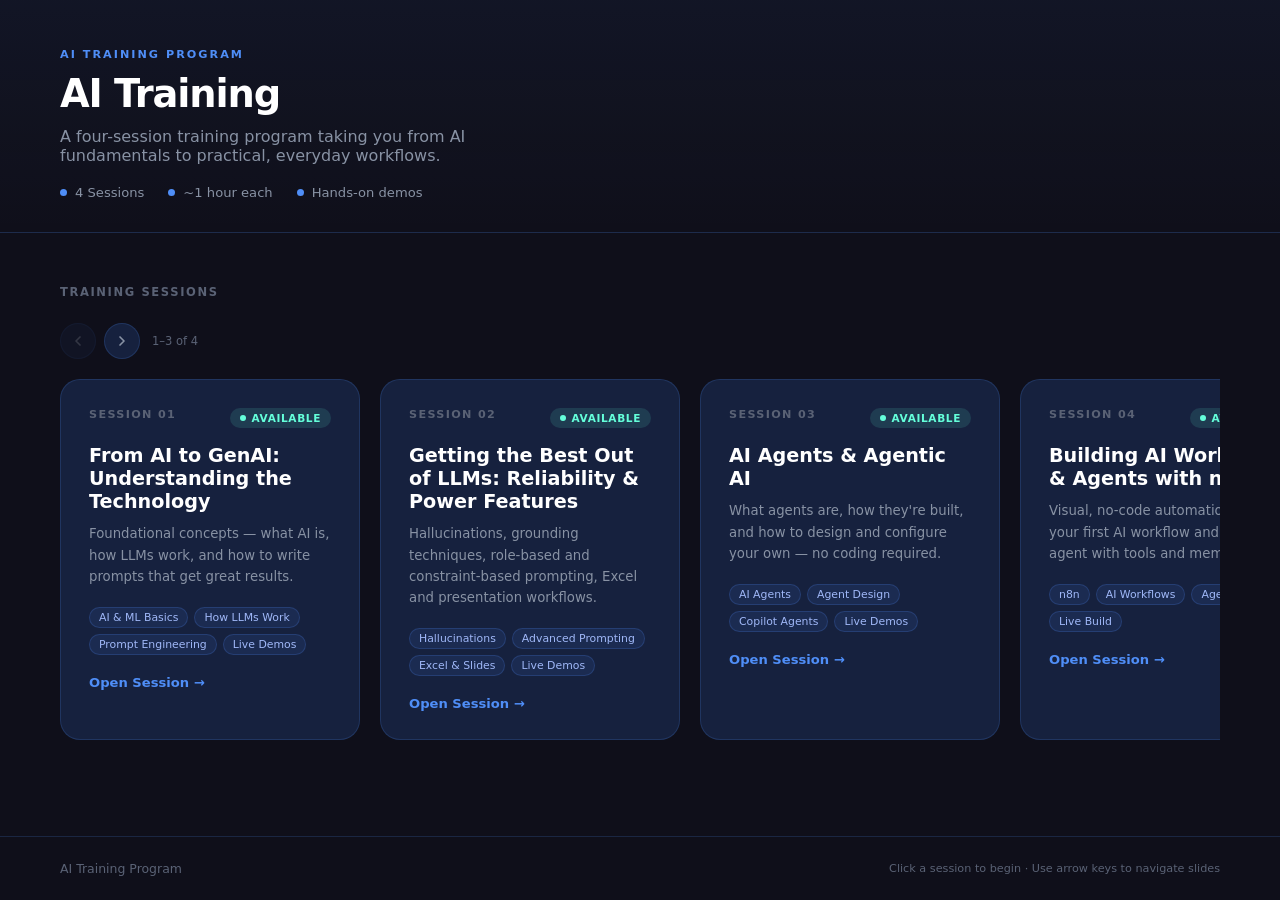
==== index.html @ ddafe82d "Adding Session 3 & 4 content" ====
<!DOCTYPE html>
<html lang="en">
<head>
  <meta charset="UTF-8" />
  <meta name="viewport" content="width=device-width, initial-scale=1.0" />
  <title>AI Training Program</title>
  <style>
    /* ── Variables ── */
    :root {
      --bg-deep:    #0f0f1a;
      --bg-surface: #1a1a2e;
      --bg-card:    #16213e;
      --accent-blue: #4f8ef7;
      --accent-teal: #64ffda;
      --accent-gold: #ffd166;
      --text-primary: #e0e0e0;
      --text-muted:   #8892a4;
      --text-dim:     #5a6275;
      --border:       rgba(79, 142, 247, 0.18);
      --font-main: 'Inter', system-ui, -apple-system, sans-serif;
      --radius: 12px;
      --radius-lg: 20px;
    }

    * { box-sizing: border-box; margin: 0; padding: 0; }

    body {
      background: var(--bg-deep);
      color: var(--text-primary);
      font-family: var(--font-main);
      min-height: 100vh;
      display: flex;
      flex-direction: column;
    }

    /* ── Header ── */
    header {
      padding: 48px 60px 32px;
      border-bottom: 1px solid var(--border);
      background: linear-gradient(180deg, rgba(79,142,247,0.05) 0%, transparent 100%);
    }

    .header-tag {
      font-size: 0.7em;
      font-weight: 600;
      letter-spacing: 0.18em;
      text-transform: uppercase;
      color: var(--accent-blue);
      margin-bottom: 12px;
    }

    header h1 {
      font-size: 2.4em;
      font-weight: 800;
      letter-spacing: -0.03em;
      color: #fff;
      line-height: 1.1;
    }

    header p {
      margin-top: 12px;
      color: var(--text-muted);
      font-size: 1em;
      max-width: 520px;
    }

    .header-meta {
      display: flex;
      gap: 24px;
      margin-top: 20px;
    }

    .meta-pill {
      display: flex;
      align-items: center;
      gap: 8px;
      font-size: 0.82em;
      color: var(--text-muted);
    }

    .meta-pill span.dot {
      width: 7px;
      height: 7px;
      border-radius: 50%;
      background: var(--accent-blue);
      flex-shrink: 0;
    }

    /* ── Main ── */
    main {
      flex: 1;
      padding: 52px 60px;
    }

    .section-label {
      font-size: 0.72em;
      font-weight: 600;
      letter-spacing: 0.14em;
      text-transform: uppercase;
      color: var(--text-dim);
      margin-bottom: 24px;
    }

    /* ── Carousel ── */
    .carousel-wrapper {
      position: relative;
    }

    .carousel-nav {
      display: flex;
      align-items: center;
      gap: 8px;
      margin-bottom: 20px;
    }

    .carousel-btn {
      display: flex;
      align-items: center;
      justify-content: center;
      width: 36px;
      height: 36px;
      border-radius: 50%;
      border: 1px solid var(--border);
      background: var(--bg-card);
      color: var(--text-muted);
      cursor: pointer;
      transition: all 0.18s ease;
      flex-shrink: 0;
    }

    .carousel-btn:hover:not(:disabled) {
      border-color: rgba(79,142,247,0.5);
      color: var(--accent-blue);
      background: rgba(79,142,247,0.08);
    }

    .carousel-btn:disabled {
      opacity: 0.3;
      cursor: default;
    }

    .carousel-btn svg { display: block; }

    .carousel-progress {
      font-size: 0.72em;
      color: var(--text-dim);
      margin-left: 4px;
    }

    .session-row {
      display: flex;
      gap: 20px;
      overflow-x: auto;
      scroll-behavior: smooth;
      scrollbar-width: none;
      -ms-overflow-style: none;
      padding-bottom: 4px;
    }

    .session-row::-webkit-scrollbar { display: none; }

    .session-card {
      flex: 0 0 300px;
      background: var(--bg-card);
      border: 1px solid var(--border);
      border-radius: var(--radius-lg);
      padding: 28px;
      text-decoration: none;
      color: inherit;
      display: block;
      transition: all 0.22s ease;
      position: relative;
      overflow: hidden;
    }

    .session-card::before {
      content: '';
      position: absolute;
      top: 0; left: 0; right: 0;
      height: 3px;
      background: var(--accent-blue);
      opacity: 0;
      transition: opacity 0.2s;
    }

    .session-card.available:hover {
      border-color: rgba(79,142,247,0.45);
      background: linear-gradient(135deg, var(--bg-card), rgba(79,142,247,0.07));
      transform: translateY(-2px);
      box-shadow: 0 8px 32px rgba(0,0,0,0.4);
    }

    .session-card.available:hover::before {
      opacity: 1;
    }

    .session-card.coming-soon {
      opacity: 0.55;
      cursor: default;
      pointer-events: none;
    }

    .card-header {
      display: flex;
      align-items: flex-start;
      justify-content: space-between;
      margin-bottom: 16px;
    }

    .session-number {
      font-size: 0.7em;
      font-weight: 700;
      letter-spacing: 0.12em;
      text-transform: uppercase;
      color: var(--text-dim);
    }

    .status-badge {
      display: inline-flex;
      align-items: center;
      gap: 5px;
      padding: 4px 10px;
      border-radius: 999px;
      font-size: 0.66em;
      font-weight: 600;
      letter-spacing: 0.06em;
      text-transform: uppercase;
    }

    .status-badge.available {
      background: rgba(100,255,218,0.12);
      color: var(--accent-teal);
    }

    .status-badge.coming-soon {
      background: rgba(255,255,255,0.06);
      color: var(--text-dim);
    }

    .status-badge .dot {
      width: 6px;
      height: 6px;
      border-radius: 50%;
      background: currentColor;
    }

    .card-title {
      font-size: 1.2em;
      font-weight: 700;
      color: #fff;
      margin-bottom: 10px;
      line-height: 1.2;
    }

    .card-desc {
      font-size: 0.83em;
      color: var(--text-muted);
      line-height: 1.6;
      margin-bottom: 20px;
    }

    .card-topics {
      display: flex;
      flex-wrap: wrap;
      gap: 6px;
    }

    .topic-tag {
      background: rgba(79,142,247,0.1);
      border: 1px solid rgba(79,142,247,0.2);
      color: #a0b8f8;
      font-size: 0.68em;
      padding: 3px 9px;
      border-radius: 999px;
      font-weight: 500;
    }

    .card-arrow {
      margin-top: 20px;
      font-size: 0.82em;
      color: var(--accent-blue);
      font-weight: 600;
      display: flex;
      align-items: center;
      gap: 6px;
    }

    /* ── Footer ── */
    footer {
      padding: 24px 60px;
      border-top: 1px solid var(--border);
      color: var(--text-dim);
      font-size: 0.78em;
      display: flex;
      align-items: center;
      justify-content: space-between;
    }

    .footer-hint {
      color: var(--text-dim);
      font-size: 0.9em;
    }

    /* ── Responsive ── */
    @media (max-width: 720px) {
      header, main { padding-left: 24px; padding-right: 24px; }
      .session-card { flex: 0 0 260px; padding: 22px; }
      header h1 { font-size: 1.8em; }
    }
  </style>
</head>
<body>

  <header>
    <div class="header-tag">AI Training Program</div>
    <h1>AI Training</h1>
    <p>A four-session training program taking you from AI fundamentals to practical, everyday workflows.</p>
    <div class="header-meta">
      <div class="meta-pill"><span class="dot"></span> 4 Sessions</div>
      <div class="meta-pill"><span class="dot"></span> ~1 hour each</div>
      <div class="meta-pill"><span class="dot"></span> Hands-on demos</div>
    </div>
  </header>

  <main>
    <div class="section-label">Training Sessions</div>

    <div class="carousel-wrapper">
      <div class="carousel-nav">
        <button class="carousel-btn" id="prev" aria-label="Previous" disabled>
          <svg width="16" height="16" viewBox="0 0 24 24" fill="none" stroke="currentColor" stroke-width="2.5" stroke-linecap="round" stroke-linejoin="round"><polyline points="15 18 9 12 15 6"/></svg>
        </button>
        <button class="carousel-btn" id="next" aria-label="Next">
          <svg width="16" height="16" viewBox="0 0 24 24" fill="none" stroke="currentColor" stroke-width="2.5" stroke-linecap="round" stroke-linejoin="round"><polyline points="9 18 15 12 9 6"/></svg>
        </button>
        <span class="carousel-progress" id="progress"></span>
      </div>

    <div class="session-row" id="sessionRow">

      <!-- Session 1 -->
      <a href="session-1/index.html" class="session-card available">
        <div class="card-header">
          <div class="session-number">Session 01</div>
          <div class="status-badge available"><div class="dot"></div> Available</div>
        </div>
        <div class="card-title">From AI to GenAI: Understanding the Technology</div>
        <div class="card-desc">Foundational concepts — what AI is, how LLMs work, and how to write prompts that get great results.</div>
        <div class="card-topics">
          <span class="topic-tag">AI &amp; ML Basics</span>
          <span class="topic-tag">How LLMs Work</span>
          <span class="topic-tag">Prompt Engineering</span>
          <span class="topic-tag">Live Demos</span>
        </div>
        <div class="card-arrow">Open Session →</div>
      </a>

      <!-- Session 2 -->
      <a href="session-2/index.html" class="session-card available">
        <div class="card-header">
          <div class="session-number">Session 02</div>
          <div class="status-badge available"><div class="dot"></div> Available</div>
        </div>
        <div class="card-title">Getting the Best Out of LLMs: Reliability &amp; Power Features</div>
        <div class="card-desc">Hallucinations, grounding techniques, role-based and constraint-based prompting, Excel and presentation workflows.</div>
        <div class="card-topics">
          <span class="topic-tag">Hallucinations</span>
          <span class="topic-tag">Advanced Prompting</span>
          <span class="topic-tag">Excel &amp; Slides</span>
          <span class="topic-tag">Live Demos</span>
        </div>
        <div class="card-arrow">Open Session →</div>
      </a>

      <!-- Session 3 -->
      <a href="session-3/index.html" class="session-card available">
        <div class="card-header">
          <div class="session-number">Session 03</div>
          <div class="status-badge available"><div class="dot"></div> Available</div>
        </div>
        <div class="card-title">AI Agents &amp; Agentic AI</div>
        <div class="card-desc">What agents are, how they're built, and how to design and configure your own — no coding required.</div>
        <div class="card-topics">
          <span class="topic-tag">AI Agents</span>
          <span class="topic-tag">Agent Design</span>
          <span class="topic-tag">Copilot Agents</span>
          <span class="topic-tag">Live Demos</span>
        </div>
        <div class="card-arrow">Open Session →</div>
      </a>

      <!-- Session 4 -->
      <a href="session-4/index.html" class="session-card available">
        <div class="card-header">
          <div class="session-number">Session 04</div>
          <div class="status-badge available"><div class="dot"></div> Available</div>
        </div>
        <div class="card-title">Building AI Workflows &amp; Agents with n8n</div>
        <div class="card-desc">Visual, no-code automation — build your first AI workflow and a full agent with tools and memory.</div>
        <div class="card-topics">
          <span class="topic-tag">n8n</span>
          <span class="topic-tag">AI Workflows</span>
          <span class="topic-tag">Agent Build</span>
          <span class="topic-tag">Live Build</span>
        </div>
        <div class="card-arrow">Open Session →</div>
      </a>

    </div><!-- /.session-row -->
    </div><!-- /.carousel-wrapper -->
  </main>

  <footer>
    <span>AI Training Program</span>
    <span class="footer-hint">Click a session to begin · Use arrow keys to navigate slides</span>
  </footer>

  <script>
    const row = document.getElementById('sessionRow');
    const prev = document.getElementById('prev');
    const next = document.getElementById('next');
    const progress = document.getElementById('progress');
    const STEP = 320;

    function updateControls() {
      prev.disabled = row.scrollLeft <= 0;
      next.disabled = row.scrollLeft + row.clientWidth >= row.scrollWidth - 1;
      const total = row.children.length;
      // Estimate which card is first visible
      const cardWidth = row.children[0] ? row.children[0].offsetWidth + 20 : STEP;
      const first = Math.round(row.scrollLeft / cardWidth) + 1;
      const visible = Math.floor(row.clientWidth / cardWidth);
      const last = Math.min(first + visible - 1, total);
      progress.textContent = total > 0 ? `${first}–${last} of ${total}` : '';
    }

    prev.addEventListener('click', () => { row.scrollBy({ left: -STEP, behavior: 'smooth' }); });
    next.addEventListener('click', () => { row.scrollBy({ left: STEP, behavior: 'smooth' }); });
    row.addEventListener('scroll', updateControls);
    window.addEventListener('resize', updateControls);
    updateControls();
  </script>
</body>
</html>
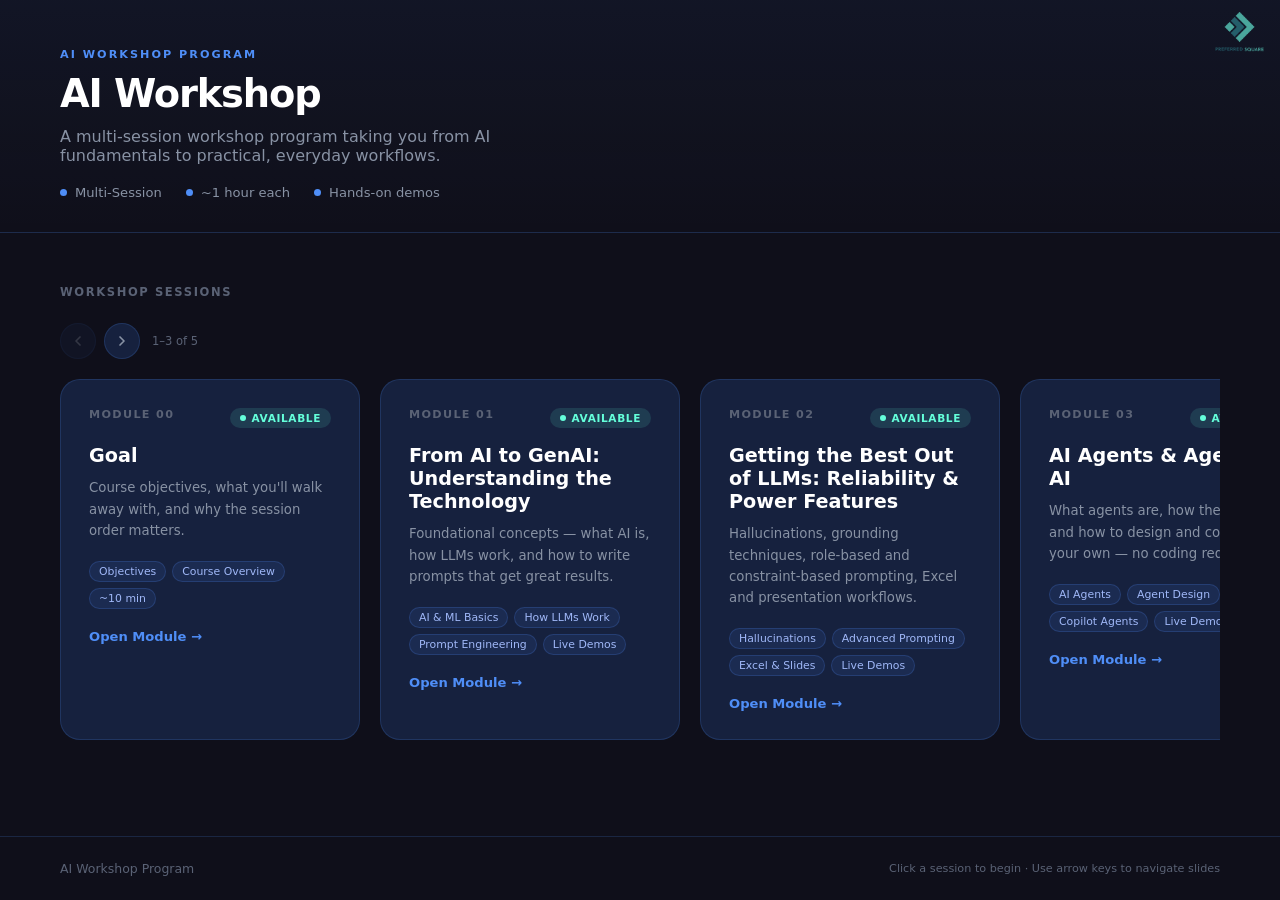
==== commit 319cfec5: "Adding Module 0 and updated Module 1" ====
--- a/index.html
+++ b/index.html
@@ -3,7 +3,7 @@
 <head>
   <meta charset="UTF-8" />
   <meta name="viewport" content="width=device-width, initial-scale=1.0" />
-  <title>AI Training Program</title>
+  <title>AI Workshop Program</title>
   <style>
     /* ── Variables ── */
     :root {
@@ -311,19 +311,21 @@
 </head>
 <body>
 
+  <img src="assets/images/02.%20PS%20Logo_Vertical.png" alt="Preferred Square" style="position:fixed; top:12px; right:16px; height:40px; z-index:100; opacity:0.85;" />
+
   <header>
-    <div class="header-tag">AI Training Program</div>
-    <h1>AI Training</h1>
-    <p>A four-session training program taking you from AI fundamentals to practical, everyday workflows.</p>
+    <div class="header-tag">AI Workshop Program</div>
+    <h1>AI Workshop</h1>
+    <p>A multi-session workshop program taking you from AI fundamentals to practical, everyday workflows.</p>
     <div class="header-meta">
-      <div class="meta-pill"><span class="dot"></span> 4 Sessions</div>
+      <div class="meta-pill"><span class="dot"></span> Multi-Session</div>
       <div class="meta-pill"><span class="dot"></span> ~1 hour each</div>
       <div class="meta-pill"><span class="dot"></span> Hands-on demos</div>
     </div>
   </header>
 
   <main>
-    <div class="section-label">Training Sessions</div>
+    <div class="section-label">Workshop Sessions</div>
 
     <div class="carousel-wrapper">
       <div class="carousel-nav">
@@ -338,10 +340,26 @@
 
     <div class="session-row" id="sessionRow">
 
+      <!-- Module 0 -->
+      <a href="session-0/index.html" class="session-card available">
+        <div class="card-header">
+          <div class="session-number">Module 00</div>
+          <div class="status-badge available"><div class="dot"></div> Available</div>
+        </div>
+        <div class="card-title">Goal</div>
+        <div class="card-desc">Course objectives, what you'll walk away with, and why the session order matters.</div>
+        <div class="card-topics">
+          <span class="topic-tag">Objectives</span>
+          <span class="topic-tag">Course Overview</span>
+          <span class="topic-tag">~10 min</span>
+        </div>
+        <div class="card-arrow">Open Module →</div>
+      </a>
+
       <!-- Session 1 -->
       <a href="session-1/index.html" class="session-card available">
         <div class="card-header">
-          <div class="session-number">Session 01</div>
+          <div class="session-number">Module 01</div>
           <div class="status-badge available"><div class="dot"></div> Available</div>
         </div>
         <div class="card-title">From AI to GenAI: Understanding the Technology</div>
@@ -352,13 +370,13 @@
           <span class="topic-tag">Prompt Engineering</span>
           <span class="topic-tag">Live Demos</span>
         </div>
-        <div class="card-arrow">Open Session →</div>
+        <div class="card-arrow">Open Module →</div>
       </a>
 
       <!-- Session 2 -->
       <a href="session-2/index.html" class="session-card available">
         <div class="card-header">
-          <div class="session-number">Session 02</div>
+          <div class="session-number">Module 02</div>
           <div class="status-badge available"><div class="dot"></div> Available</div>
         </div>
         <div class="card-title">Getting the Best Out of LLMs: Reliability &amp; Power Features</div>
@@ -369,13 +387,13 @@
           <span class="topic-tag">Excel &amp; Slides</span>
           <span class="topic-tag">Live Demos</span>
         </div>
-        <div class="card-arrow">Open Session →</div>
+        <div class="card-arrow">Open Module →</div>
       </a>
 
       <!-- Session 3 -->
       <a href="session-3/index.html" class="session-card available">
         <div class="card-header">
-          <div class="session-number">Session 03</div>
+          <div class="session-number">Module 03</div>
           <div class="status-badge available"><div class="dot"></div> Available</div>
         </div>
         <div class="card-title">AI Agents &amp; Agentic AI</div>
@@ -386,13 +404,13 @@
           <span class="topic-tag">Copilot Agents</span>
           <span class="topic-tag">Live Demos</span>
         </div>
-        <div class="card-arrow">Open Session →</div>
+        <div class="card-arrow">Open Module →</div>
       </a>
 
       <!-- Session 4 -->
       <a href="session-4/index.html" class="session-card available">
         <div class="card-header">
-          <div class="session-number">Session 04</div>
+          <div class="session-number">Module 04</div>
           <div class="status-badge available"><div class="dot"></div> Available</div>
         </div>
         <div class="card-title">Building AI Workflows &amp; Agents with n8n</div>
@@ -403,7 +421,7 @@
           <span class="topic-tag">Agent Build</span>
           <span class="topic-tag">Live Build</span>
         </div>
-        <div class="card-arrow">Open Session →</div>
+        <div class="card-arrow">Open Module →</div>
       </a>
 
     </div><!-- /.session-row -->
@@ -411,7 +429,7 @@
   </main>
 
   <footer>
-    <span>AI Training Program</span>
+    <span>AI Workshop Program</span>
     <span class="footer-hint">Click a session to begin · Use arrow keys to navigate slides</span>
   </footer>
 
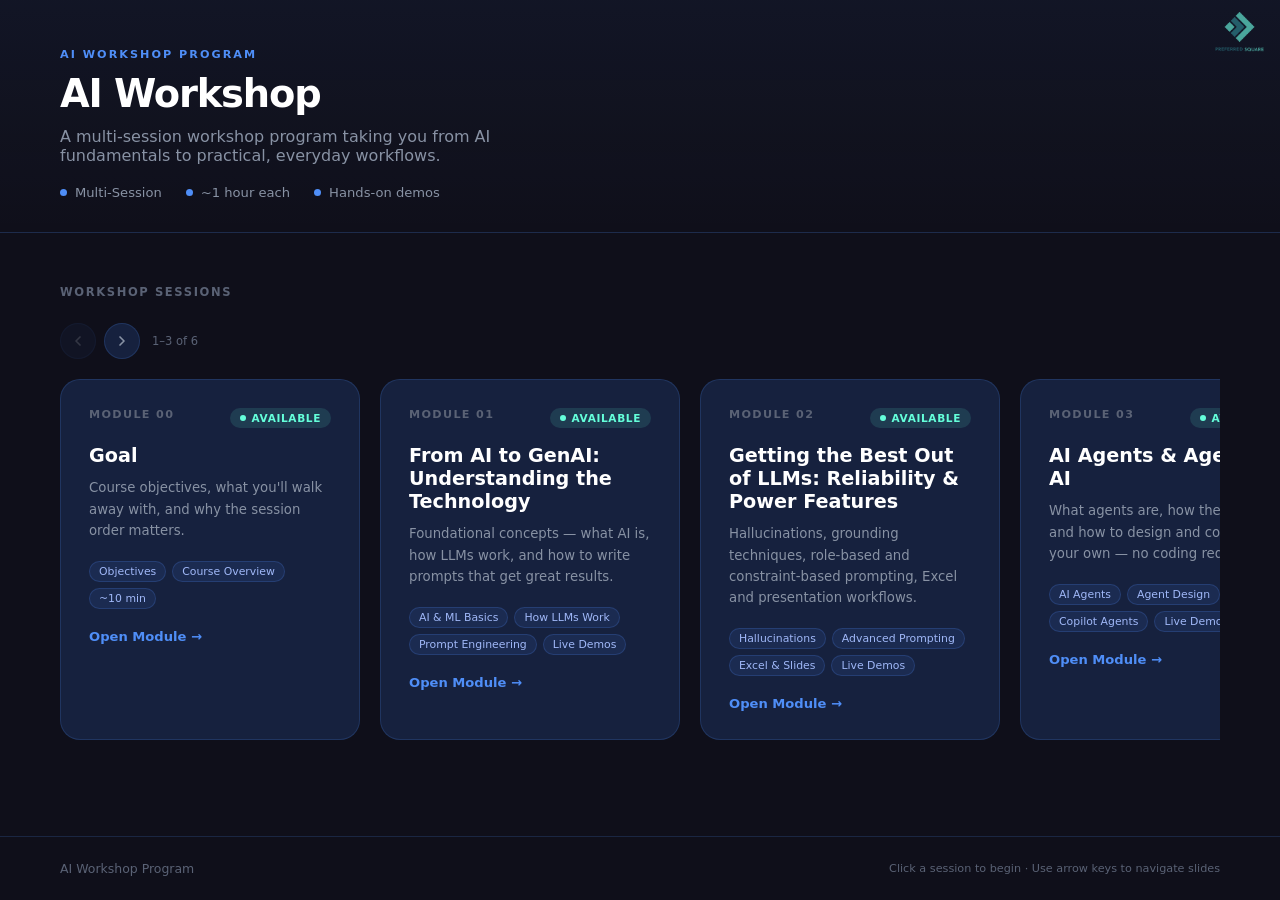
==== commit ff443840: "Add finance agent module and update index" ====
--- a/index.html
+++ b/index.html
@@ -424,6 +424,23 @@
         <div class="card-arrow">Open Module →</div>
       </a>
 
+      <!-- Finance Agent (standalone) -->
+      <a href="module-finance-agent/index.html" class="session-card available">
+        <div class="card-header">
+          <div class="session-number" style="color: var(--accent-teal);">Finance Agent</div>
+          <div class="status-badge available"><div class="dot"></div> Available</div>
+        </div>
+        <div class="card-title">Building an AI Workflow: Finance Research Agent</div>
+        <div class="card-desc">A real production n8n workflow — 13 nodes, 5 phases, live data. Every concept from the full programme visible in one workflow.</div>
+        <div class="card-topics">
+          <span class="topic-tag">n8n</span>
+          <span class="topic-tag">Parallel Fetch</span>
+          <span class="topic-tag">Async Patterns</span>
+          <span class="topic-tag">~45–60 min</span>
+        </div>
+        <div class="card-arrow">Open Module →</div>
+      </a>
+
     </div><!-- /.session-row -->
     </div><!-- /.carousel-wrapper -->
   </main>
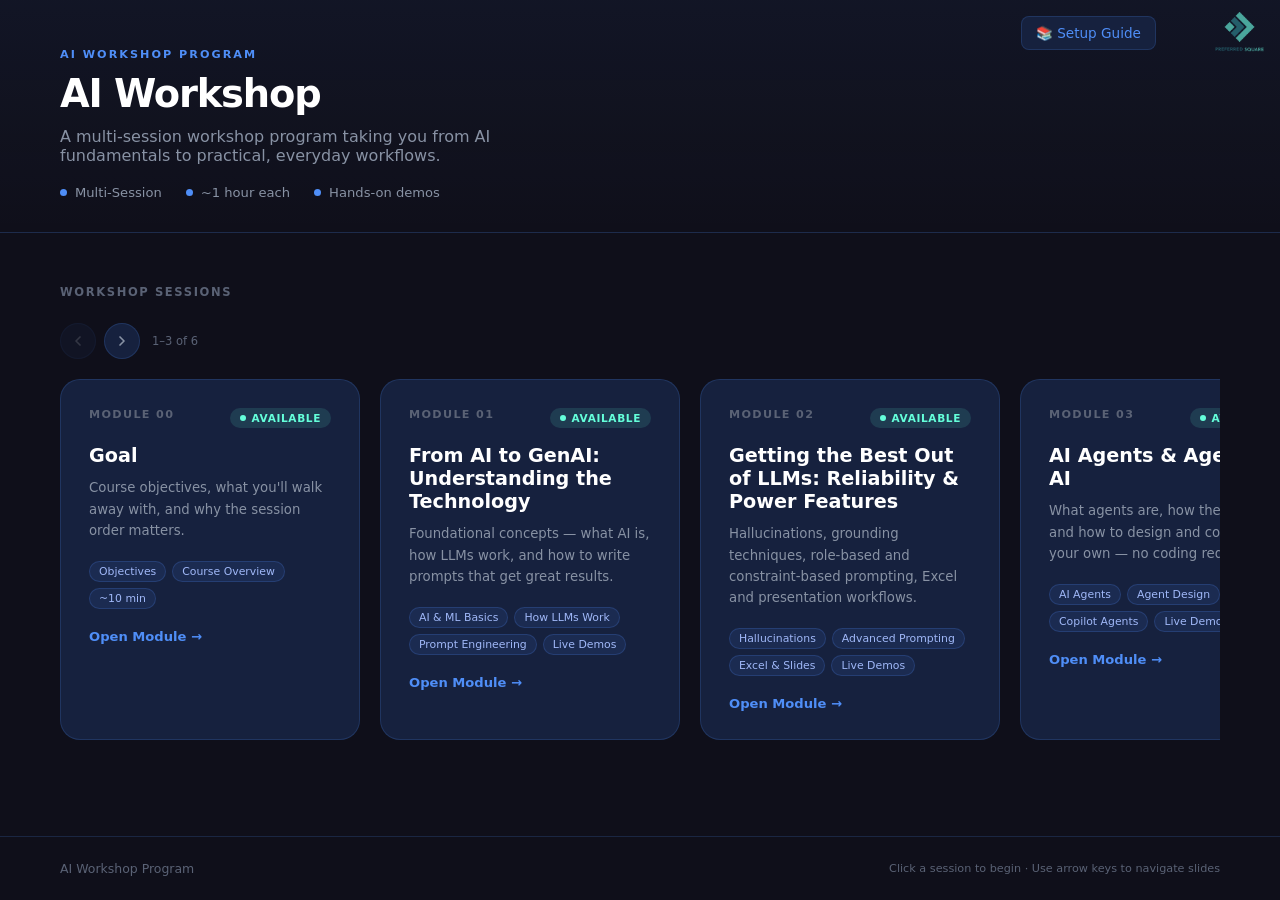
==== commit 2751603c: "Re-commit" ====
--- a/index.html
+++ b/index.html
@@ -301,15 +301,50 @@
       font-size: 0.9em;
     }
 
+    /* ── Top Nav Button ── */
+    .top-nav {
+      position: fixed;
+      top: 16px;
+      right: 124px;
+      z-index: 99;
+    }
+
+    .setup-guide-btn {
+      display: inline-flex;
+      align-items: center;
+      gap: 6px;
+      padding: 8px 14px;
+      background: var(--bg-card);
+      border: 1px solid var(--border);
+      border-radius: 8px;
+      color: var(--accent-blue);
+      text-decoration: none;
+      font-size: 0.85em;
+      font-weight: 500;
+      cursor: pointer;
+      transition: all 0.2s ease;
+    }
+
+    .setup-guide-btn:hover {
+      border-color: rgba(79,142,247,0.5);
+      background: rgba(79,142,247,0.08);
+      transform: translateY(-1px);
+    }
+
     /* ── Responsive ── */
     @media (max-width: 720px) {
       header, main { padding-left: 24px; padding-right: 24px; }
       .session-card { flex: 0 0 260px; padding: 22px; }
       header h1 { font-size: 1.8em; }
+      .top-nav { right: auto; left: 24px; top: 12px; }
     }
   </style>
 </head>
 <body>
+
+  <nav class="top-nav">
+    <a href="setup-guide.html" class="setup-guide-btn">📚 Setup Guide</a>
+  </nav>
 
   <img src="assets/images/02.%20PS%20Logo_Vertical.png" alt="Preferred Square" style="position:fixed; top:12px; right:16px; height:40px; z-index:100; opacity:0.85;" />
 
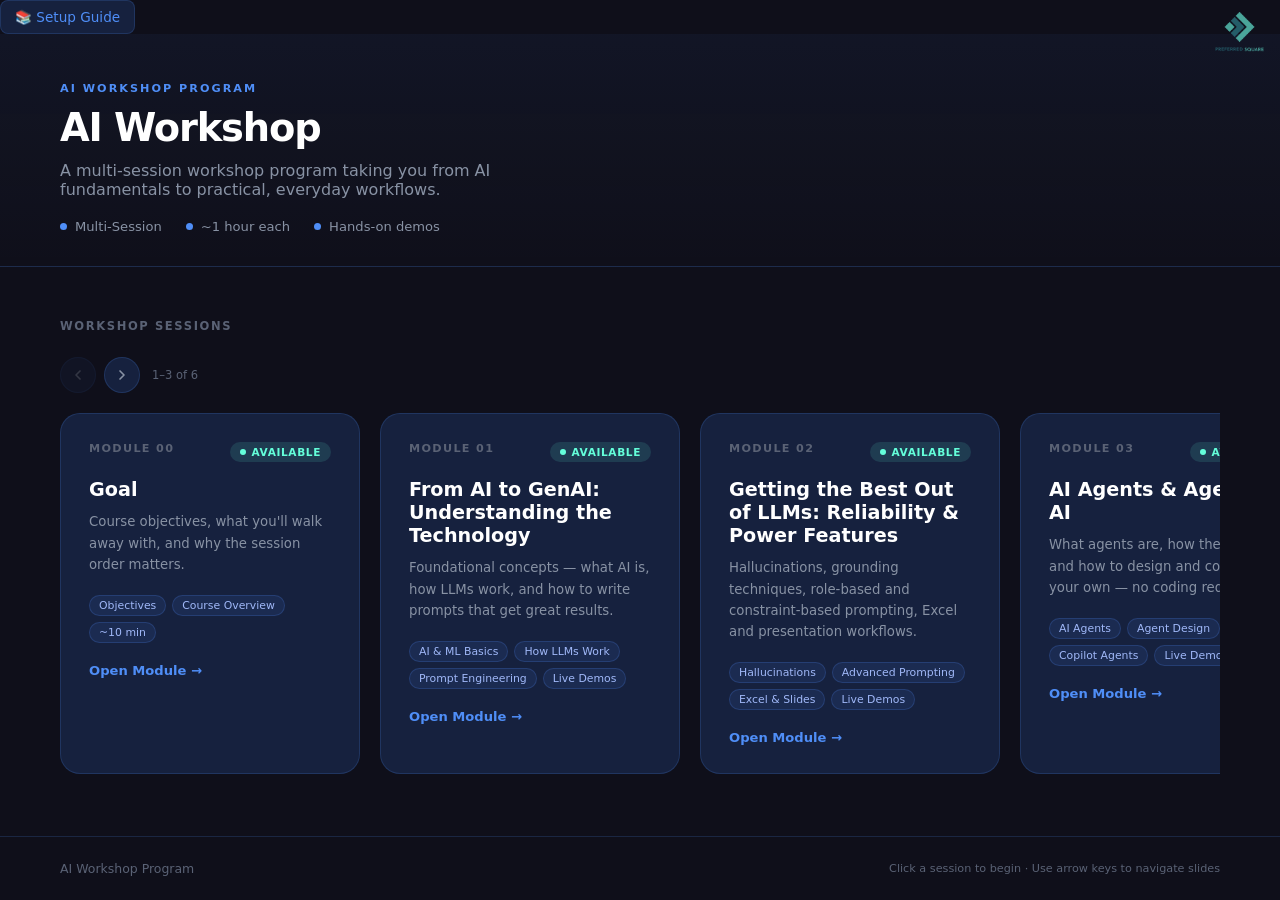
==== commit 4364ac58: "Merge remote and local changes - resolve index.html conflicts - Kept local Setup Guide button and na" ====
--- a/index.html
+++ b/index.html
@@ -301,6 +301,7 @@
       font-size: 0.9em;
     }
 
+<<<<<<< HEAD
     /* ── Top Nav Button ── */
     .top-nav {
       position: fixed;
@@ -331,6 +332,8 @@
       transform: translateY(-1px);
     }
 
+=======
+>>>>>>> ff44384057c03dee09d44b42ddd2f9fb47464eaf
     /* ── Responsive ── */
     @media (max-width: 720px) {
       header, main { padding-left: 24px; padding-right: 24px; }
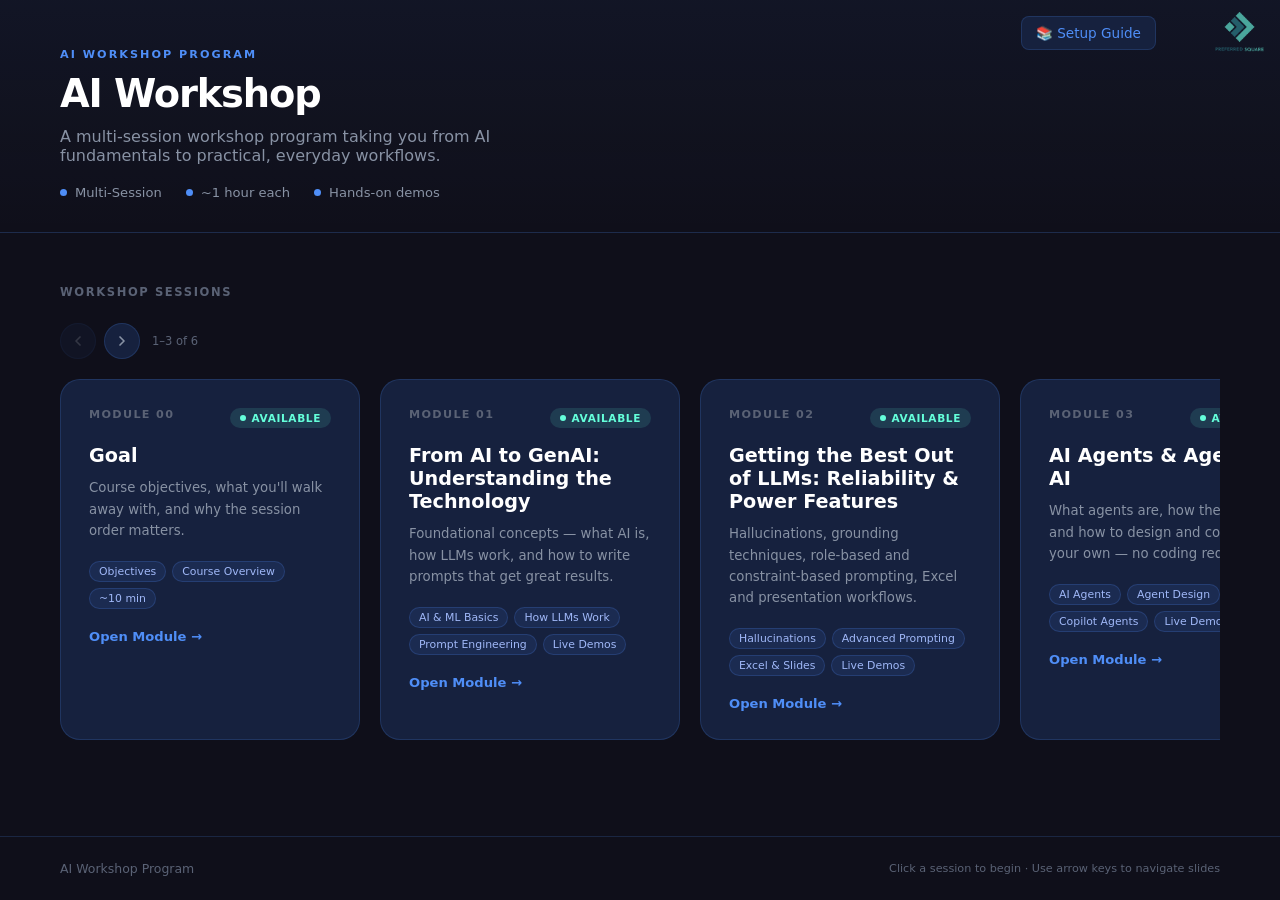
==== commit b7090bd8: "Clean up merge conflict markers - finalize Setup Guide button - Remove remaining merge conflict mark" ====
--- a/index.html
+++ b/index.html
@@ -301,7 +301,6 @@
       font-size: 0.9em;
     }
 
-<<<<<<< HEAD
     /* ── Top Nav Button ── */
     .top-nav {
       position: fixed;
@@ -332,8 +331,6 @@
       transform: translateY(-1px);
     }
 
-=======
->>>>>>> ff44384057c03dee09d44b42ddd2f9fb47464eaf
     /* ── Responsive ── */
     @media (max-width: 720px) {
       header, main { padding-left: 24px; padding-right: 24px; }
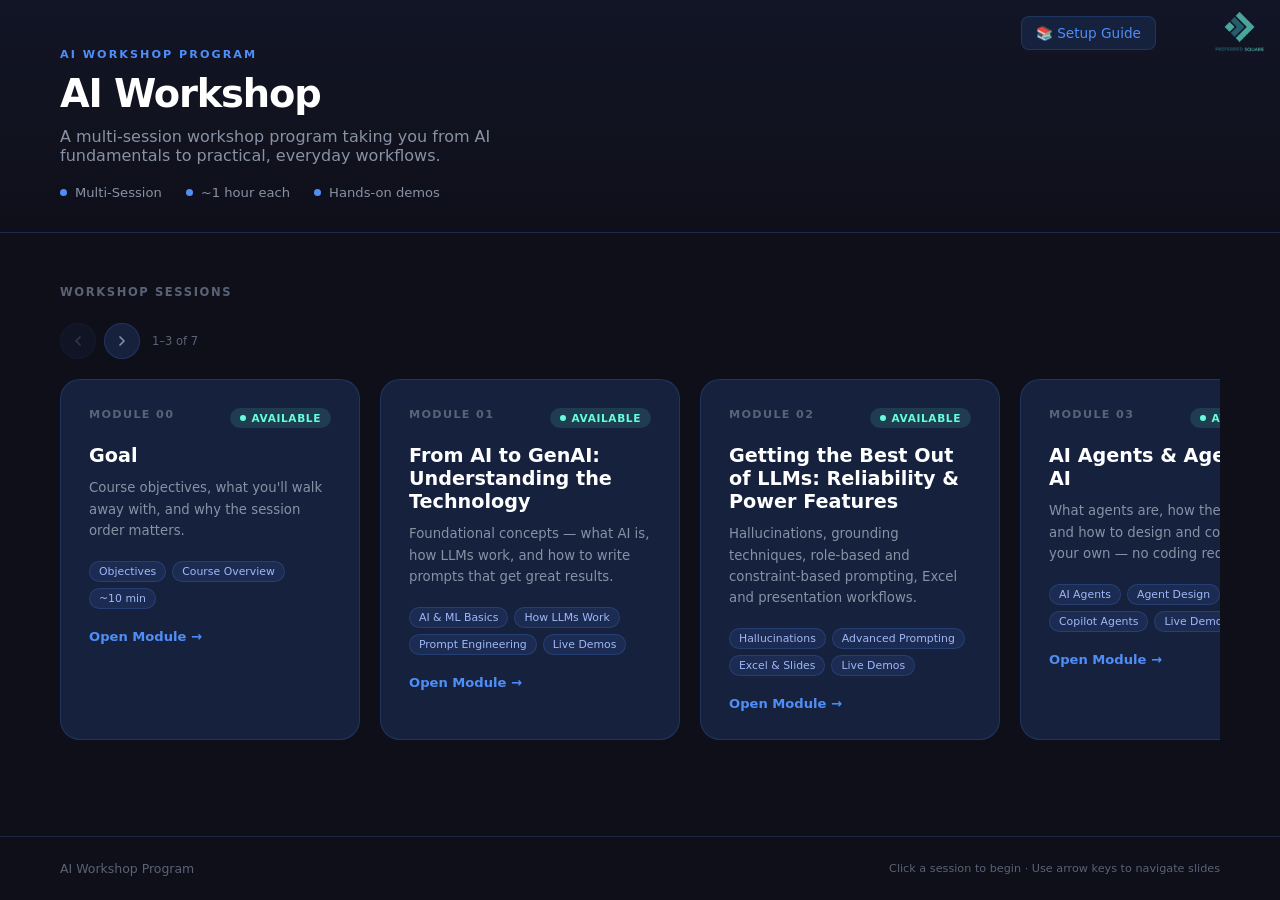
==== commit 95b12909: "Add session 5 and update index" ====
--- a/index.html
+++ b/index.html
@@ -476,6 +476,23 @@
         <div class="card-arrow">Open Module →</div>
       </a>
 
+      <!-- Session 5 -->
+      <a href="session-5/index.html" class="session-card available">
+        <div class="card-header">
+          <div class="session-number">Module 05</div>
+          <div class="status-badge available"><div class="dot"></div> Available</div>
+        </div>
+        <div class="card-title">Coding with Copilot</div>
+        <div class="card-desc">AI-powered code generation and pair programming — modes, models, and hands-on exercises with real-world workflows.</div>
+        <div class="card-topics">
+          <span class="topic-tag">GitHub Copilot</span>
+          <span class="topic-tag">Code Generation</span>
+          <span class="topic-tag">Pair Programming</span>
+          <span class="topic-tag">Hands-on Exercises</span>
+        </div>
+        <div class="card-arrow">Open Module →</div>
+      </a>
+
     </div><!-- /.session-row -->
     </div><!-- /.carousel-wrapper -->
   </main>
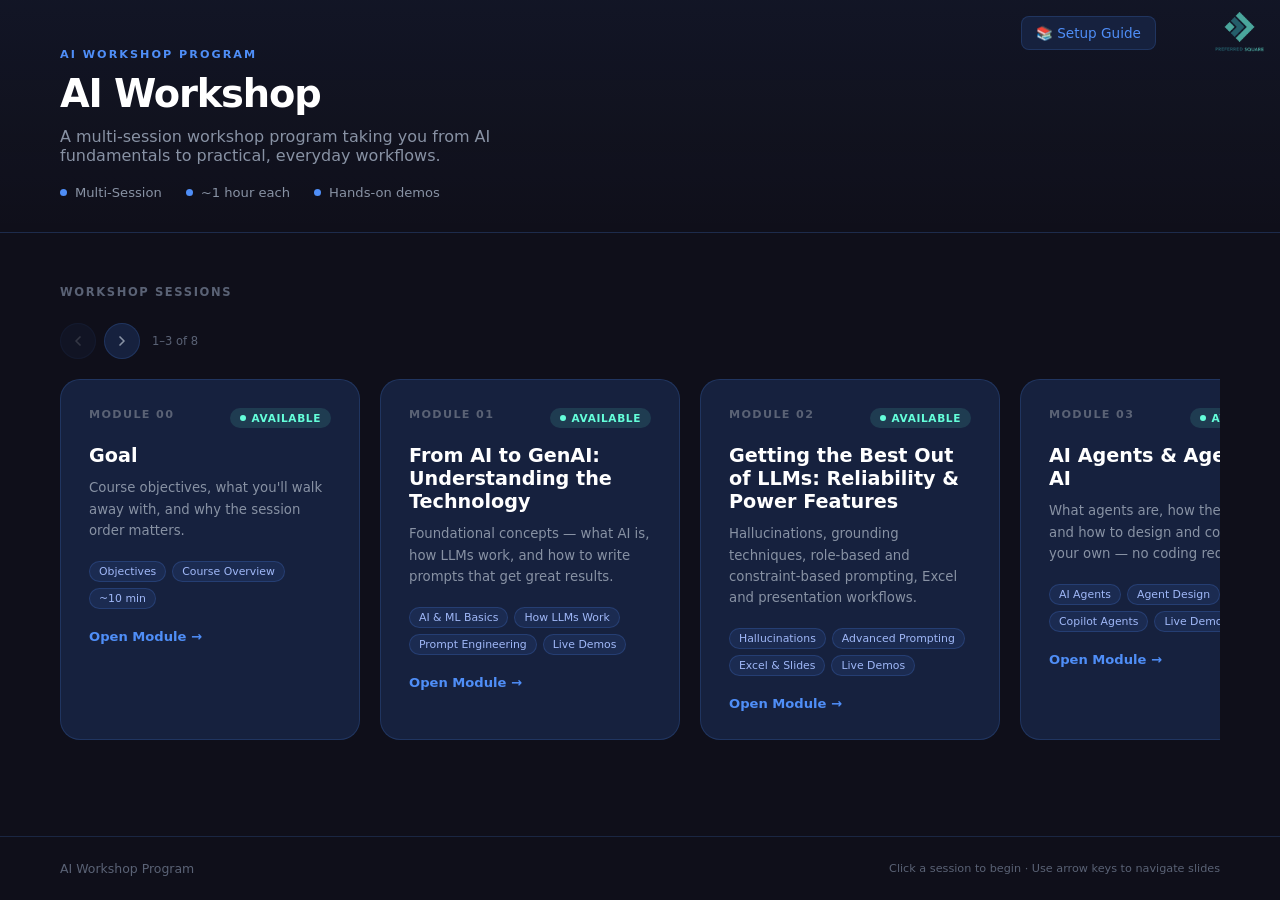
==== commit 8bed384e: "Update what's next session" ====
--- a/index.html
+++ b/index.html
@@ -493,6 +493,23 @@
         <div class="card-arrow">Open Module →</div>
       </a>
 
+      <!-- What's Next (Trainer Rollout Briefing) -->
+      <a href="module-whats-next/index.html" class="session-card available">
+        <div class="card-header">
+          <div class="session-number" style="color: var(--accent-gold);">What's Next</div>
+          <div class="status-badge available"><div class="dot"></div> Available</div>
+        </div>
+        <div class="card-title">What's Next — Trainer Rollout Briefing</div>
+        <div class="card-desc">The floor-wide rollout plan — 3 trainer groups, 3 sessions, your personal build assignment, and the next hands-on session date.</div>
+        <div class="card-topics">
+          <span class="topic-tag">Rollout Plan</span>
+          <span class="topic-tag">Trainer Groups</span>
+          <span class="topic-tag">GitHub Copilot Pro</span>
+          <span class="topic-tag">~45 min</span>
+        </div>
+        <div class="card-arrow">Open Module →</div>
+      </a>
+
     </div><!-- /.session-row -->
     </div><!-- /.carousel-wrapper -->
   </main>
